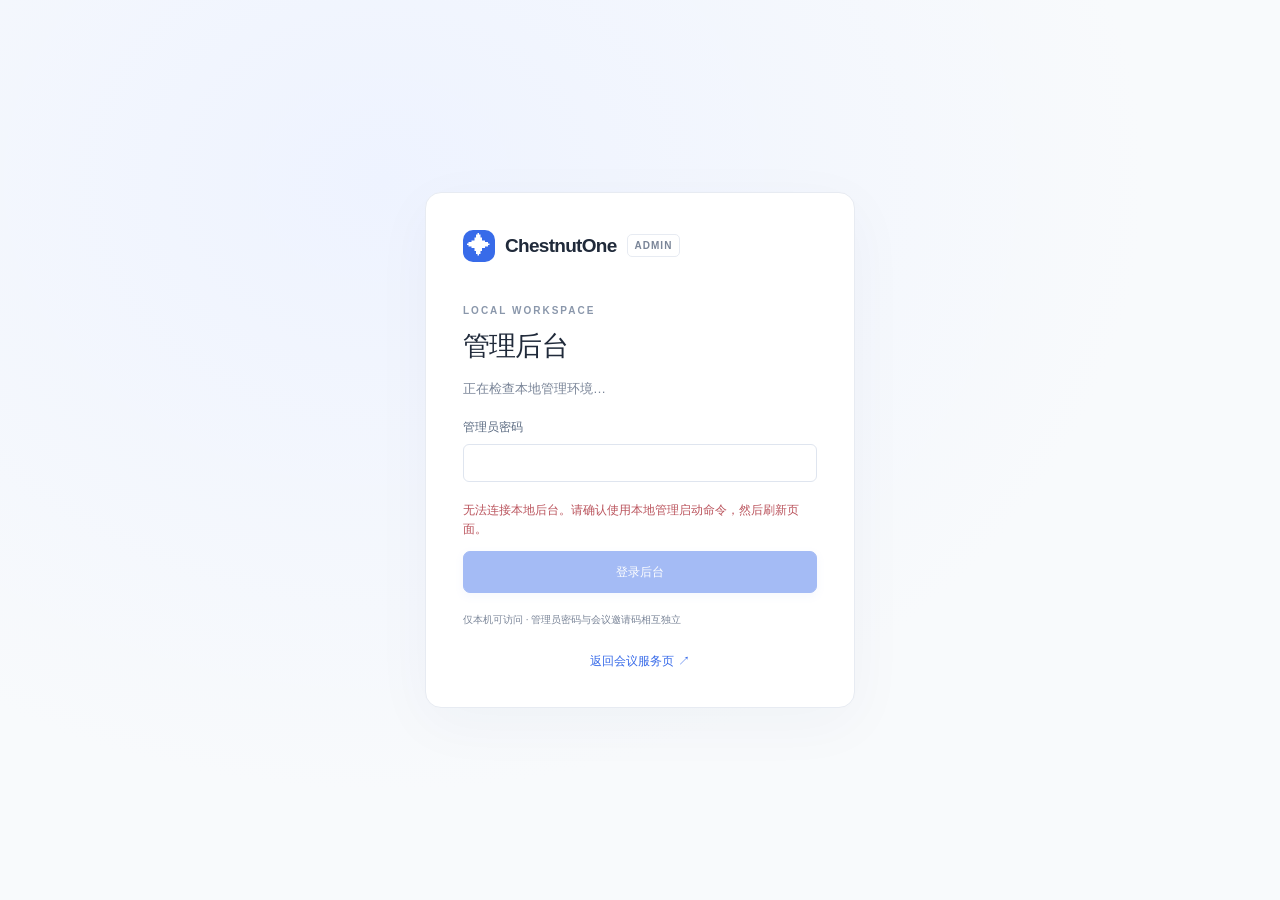
==== admin/index.html @ 01f826ee "feat: add local invitation admin and improve meeting access reliability" ====
<!doctype html>
<html lang="zh-CN">
<head>
  <meta charset="utf-8">
  <meta name="viewport" content="width=device-width, initial-scale=1">
  <title>ChestnutOne · 管理后台</title>
  <link rel="stylesheet" href="/admin/admin.css">
  <script src="/admin/admin.js" defer></script>
</head>
<body>
  <section id="login-screen" class="login-screen">
    <form id="login-form" class="login-card">
      <div class="brand"><span class="brand-icon">✦</span> ChestnutOne <span class="tag">ADMIN</span></div>
      <p class="eyebrow">LOCAL WORKSPACE</p>
      <h1 id="login-title">管理后台</h1>
      <p id="login-description" class="muted">正在检查本地管理环境…</p>
      <label>管理员密码<input id="password" type="password" autocomplete="current-password" minlength="12" maxlength="200" required></label>
      <label id="confirm-label" hidden>确认密码<input id="confirm-password" type="password" autocomplete="new-password" maxlength="200"></label>
      <p id="login-error" class="error" role="alert"></p>
      <button class="button primary" id="login-submit" disabled>登录后台</button>
      <p class="small muted">仅本机可访问 · 管理员密码与会议邀请码相互独立</p>
      <a class="text-link" href="/">返回会议服务页 ↗</a>
    </form>
  </section>

  <div id="workspace" class="workspace" hidden>
    <aside class="sidebar">
      <a href="/admin" class="brand"><span class="brand-icon">✦</span> ChestnutOne</a>
      <div class="workspace-label">管理工作台 <span class="local-dot">本地</span></div>
      <nav aria-label="后台导航">
        <button data-tab="codes" class="nav-item active"><span>▦</span> 邀请码管理 <span class="nav-count" id="code-count">0</span></button>
        <button data-tab="overview" class="nav-item"><span>▥</span> 访问与用码</button>
        <button data-tab="alerts" class="nav-item"><span>◇</span> 异常提示 <span class="nav-count alert-count" id="alert-count">0</span></button>
        <button data-tab="events" class="nav-item"><span>≡</span> 活动记录</button>
      </nav>
      <div class="sidebar-bottom"><p>ChestnutOne 私测管理</p><p class="small">数据保存在这台电脑</p><a href="/" target="_blank" rel="noopener">打开会议服务页 ↗</a></div>
    </aside>
    <main class="main">
      <header class="topbar"><span>工作空间 <span class="slash">/</span> <strong id="breadcrumb">邀请码管理</strong></span><div><span class="local-dot">本地运行</span><button class="text-button" id="logout">退出</button></div></header>
      <div class="content">
        <div id="global-error" class="error-banner" role="alert" hidden></div>
        <section id="codes-panel" class="tab-panel">
          <div class="page-heading"><div><p class="eyebrow">ACCESS CONTROL</p><h1>把每一次邀请，管理清楚。</h1><p class="muted">生成专属邀请码，了解使用情况，随时调整访问权限。</p></div><button id="new-code" class="button primary">＋ 生成邀请码</button></div>
          <div class="summary-strip"><div><span class="summary-icon">⌘</span><div><span class="small muted">邀请码总数</span><strong id="summary-codes">—</strong></div></div><div><span class="summary-icon violet">↗</span><div><span class="small muted">近 7 日成功验证</span><strong id="summary-successes">—</strong></div></div><div><span class="summary-icon amber">◇</span><div><span class="small muted">待核实提示</span><strong id="summary-alerts">—</strong></div></div><p>每个码都有独立的有效期与验证额度。<br><span class="muted">停用后，已签发的凭证也将失效。</span></p></div>
          <div class="card">
            <div class="card-toolbar"><div class="segmented" id="code-filters" aria-label="邀请码状态"><button class="selected" data-status="">全部</button><button data-status="active">可使用</button><button data-status="disabled">已停用</button><button data-status="expired">已过期</button><button data-status="exhausted">额度用完</button></div><label class="sort-control">排序<select id="code-sort" aria-label="邀请码排序"><option value="created_desc">生成时间：新到旧</option><option value="created_asc">生成时间：旧到新</option><option value="expires_asc">失效时间：近到远</option><option value="expires_desc">失效时间：远到近</option></select></label><form id="search-form" class="search"><input id="search" aria-label="搜索邀请码" placeholder="搜索标签、邀请码或备注" maxlength="100"><button class="text-button">搜索</button></form></div>
            <div class="table-scroll"><table class="code-table"><thead><tr><th>客户 / 邀请码</th><th>状态</th><th>成功验证 / 上限</th><th>使用客户端</th><th>有效期 / 最近使用</th><th>操作</th></tr></thead><tbody id="code-rows"></tbody></table></div>
            <div id="codes-empty" class="empty" hidden><span class="empty-icon">✦</span><h3>从第一份邀请开始</h3><p>为客户或团队生成专属邀请码，使用记录会显示在这里。</p><button class="button secondary" id="empty-create">生成邀请码</button></div>
            <div id="codes-no-match" class="empty" hidden><h3>没有匹配的邀请码</h3><p>试试其他关键词，或切换状态筛选。</p></div>
            <div class="pagination"><span id="codes-total"></span><div><button class="text-button" id="codes-prev">上一页</button><span id="codes-page"></span><button class="text-button" id="codes-next">下一页</button></div></div>
          </div>
          <p class="footnote">黄色：24 小时内过期；橙色：1 小时内过期。按失效时间排序时，长期码始终在最后。验证额度按成功输入邀请码计次。有效凭证内开始会议和网络重连不重复扣次；过期或停用将撤销访问。</p>
        </section>

        <section id="overview-panel" class="tab-panel" hidden>
          <div class="page-heading"><div><p class="eyebrow">TRAFFIC & USAGE</p><h1>访问从哪里开始，邀请如何被使用。</h1><p class="muted">按北京时间统计。匿名客户端是浏览器或微信用户标识，不等同真实人数。</p></div></div>
          <form id="date-form" class="date-form"><label>开始日期<input type="date" id="date-start" required></label><span>—</span><label>结束日期<input type="date" id="date-end" required></label><button class="button secondary">应用</button><button class="text-button" type="button" id="today">今天</button><button class="text-button" type="button" id="week">近 7 天</button></form>
          <div class="metrics" id="metrics"></div>
          <div class="card chart-card"><div class="section-heading"><div><h2>每日访问</h2><p class="small muted">服务页展示次数与每日去重客户端</p></div><span class="legend"><i></i>访问次数 <i class="purple"></i>客户端</span></div><div class="chart-scroll"><div id="traffic-chart" class="chart" role="img" aria-label="每日访问趋势"></div></div><div id="daily-table" class="table-scroll"></div></div>
          <div class="card"><div class="section-heading"><h2>邀请码使用分布</h2><span class="small muted">所选日期内的验证与会议接入记录</span></div><div class="table-scroll"><table><thead><tr><th>客户标签</th><th>成功验证</th><th>失败验证</th><th>使用客户端</th><th>会议接入</th><th></th></tr></thead><tbody id="usage-rows"></tbody></table></div><p id="usage-empty" class="empty" hidden>这段时间还没有邀请码使用记录。</p></div>
          <p class="footnote">Web 每次打开服务页、小程序每次展示 Setup 记一次访问。清除本地存储或更换浏览器会计为新客户端；无效码尝试无法归属客户。会议接入不代表模型翻译成功。</p>
        </section>

        <section id="alerts-panel" class="tab-panel" hidden>
          <div class="page-heading"><div><p class="eyebrow">ACTIVITY SIGNALS</p><h1>留意异常，也保留判断空间。</h1><p class="muted">提示是待核实线索，不是违规结论；不会因提示自动封禁客户。</p></div><button class="button secondary" id="refresh-alerts">刷新提示</button></div>
          <div class="rules"><div><strong>连续验证失败</strong><span>同一网络来源 10 分钟内失败 ≥ 5 次</span></div><div><strong>同一码多人使用</strong><span>24 小时内 ≥ 5 个匿名客户端验证成功</span></div><div><strong>不可用码被反复尝试</strong><span>10 分钟内 ≥ 3 次，含停用、过期、额度用完</span></div></div>
          <div class="card"><div class="card-toolbar"><div class="segmented" id="alert-filters"><button class="selected" data-state="open">待核实</button><button data-state="acknowledged">已核实</button><button data-state="all">全部</button></div><span class="small muted">重复限流、管理员输错密码也会提示</span></div><div id="alert-list"></div><div class="empty" id="alerts-empty" hidden><span class="empty-icon">✓</span><h3>当前没有这类提示</h3><p>出现符合规则的行为后，依据会自动列在这里。</p></div><div class="pagination"><span id="alerts-total"></span><div><button class="text-button" id="alerts-prev">上一页</button><span id="alerts-page"></span><button class="text-button" id="alerts-next">下一页</button></div></div></div>
          <p class="footnote">同一规则时间段内合并提示；再次触发会回到待核实。多人共用网络或正常团队用码可能触发提示。</p>
        </section>

        <section id="events-panel" class="tab-panel" hidden>
          <div class="page-heading"><div><p class="eyebrow">ACTIVITY LOG</p><h1>每个操作，都有来路。</h1><p class="muted">只保留关键活动：验证、会议接入和管理操作。同场重连合并显示，访问次数在统计页查看。</p></div><button id="refresh-events" class="button secondary">刷新记录</button></div>
          <div class="card"><div class="card-toolbar"><div><span id="event-scope">全部邀请码</span><p class="small muted log-retention">保留最近 90 天 · 自动清理</p></div><div class="event-controls"><select id="event-kind" aria-label="活动类型"><option value="">全部活动</option><option value="invite_success">验证成功</option><option value="invite_failure">验证失败</option><option value="invite_rate_limited">验证限流</option><option value="meeting_started">会议接入</option><option value="admin_created">生成邀请码</option><option value="admin_disabled">停用邀请码</option><option value="admin_revealed">查看明文</option></select><button class="text-button" id="clear-event-filter">清除筛选</button></div></div><div class="table-scroll"><table><thead><tr><th>最近发生 · 北京时间</th><th>活动</th><th>客户标签</th><th>匿名客户端 / 网络来源</th><th>渠道</th><th>结果说明</th></tr></thead><tbody id="event-rows"></tbody></table></div><p class="empty" id="events-empty" hidden>没有匹配的活动记录。</p><div class="pagination"><span id="events-total"></span><div><button class="text-button" id="events-prev">上一页</button><span id="events-page"></span><button class="text-button" id="events-next">下一页</button></div></div></div>
        </section>
        <footer><span>✦ ChestnutOne</span><span id="updated-at">数据读取中…</span><button class="text-button" id="refresh-all">刷新数据</button></footer>
      </div>
    </main>
  </div>

  <dialog id="create-dialog"><form id="create-form"><div class="dialog-heading"><div><p class="eyebrow">NEW INVITATION</p><h2>生成邀请码</h2></div><button class="icon-button" type="button" data-close="create-dialog" aria-label="关闭生成窗口">×</button></div><p class="muted">生成易记的 6 位数字码，自动查重，不复用历史码。</p><label>客户标签<input name="label" id="code-label" placeholder="例如：秋季国际会议 · 嘉宾组" maxlength="60" required></label><div class="form-grid"><label>生成数量<input name="quantity" type="number" value="1" min="1" max="100" required></label><label>每个码的验证次数上限<input name="max_uses" type="number" value="0" min="0" max="1000000" required><span class="small muted">0 表示不限制</span></label></div><div class="expiry-presets"><span class="field-title">快捷有效期</span><div class="segmented" aria-label="快捷有效期"><button type="button" data-expiry="1h">1 小时</button><button type="button" data-expiry="4h">4 小时</button><button type="button" data-expiry="12h">12 小时</button><button type="button" data-expiry="24h">24 小时</button><button type="button" data-expiry="7d">7 天</button><button type="button" data-expiry="forever" class="selected" aria-pressed="true">长期</button></div><p class="small muted" id="expiry-hint">长期有效；也可手动指定失效时间。</p></div><label>有效期至 · 北京时间<input name="expires_at" type="datetime-local"><span class="small muted">留空表示长期有效</span></label><label>备注<textarea name="note" rows="2" maxlength="500" placeholder="用途、分发对象或跟进信息（选填）"></textarea></label><p id="create-error" class="error" role="alert"></p><div class="dialog-actions"><button type="button" class="button secondary" data-close="create-dialog">取消</button><button id="create-submit" class="button primary">生成邀请码</button></div></form></dialog>
  <dialog id="generated-dialog"><div class="dialog-heading"><div><p class="eyebrow">READY TO INVITE</p><h2>邀请码已生成</h2></div><button class="icon-button" data-close="generated-dialog" aria-label="关闭结果">×</button></div><p class="muted">可直接复制并分发。关闭后仍可在管理列表中查看。</p><div id="generated-list" class="generated-list"></div><div class="dialog-actions"><button class="button secondary" data-close="generated-dialog">完成</button><button class="button primary" id="copy-batch">复制全部</button></div></dialog>
  <dialog id="confirm-dialog"><form id="confirm-form"><div class="dialog-heading"><h2 id="confirm-title">停用邀请码</h2><button class="icon-button" type="button" data-close="confirm-dialog" aria-label="关闭确认窗口">×</button></div><p id="confirm-description" class="muted"></p><p class="error" id="confirm-error" role="alert"></p><div class="dialog-actions"><button class="button secondary" type="button" data-close="confirm-dialog">取消</button><button class="button danger" id="confirm-submit">确认停用</button></div></form></dialog>
  <div id="toast" class="toast" role="status" hidden></div>
</body>
</html>
---- admin/admin.css ----
:root{font-family:Inter,"Segoe UI","Microsoft YaHei",sans-serif;color:#202a3a;background:#f6f8fb;font-synthesis:none;--blue:#386be9;--border:#e7ebf2;--muted:#7a8598;--purple:#8863d6}*{box-sizing:border-box}body{margin:0}button,input,textarea,select{font:inherit}button,a,input,select,textarea{-webkit-tap-highlight-color:transparent}button{cursor:pointer}button:disabled{opacity:.45;cursor:not-allowed}a{color:inherit;text-decoration:none}button:focus-visible,a:focus-visible{outline:3px solid #a9c0fa;outline-offset:3px}input:focus,textarea:focus,select:focus{outline:2px solid #b4c8fa;border-color:#82a4f3}[hidden]{display:none!important}h1,h2,h3,p{margin-top:0}h1{font-size:29px;letter-spacing:-.8px;font-weight:650;margin-bottom:12px;line-height:1.4}h2{font-size:17px;letter-spacing:-.3px;margin-bottom:4px}h3{font-size:16px}.muted{color:var(--muted);font-size:13px;line-height:1.7}.small{font-size:12px}.eyebrow{font-size:10px;letter-spacing:2px;color:#8a97ab;font-weight:700;margin-bottom:12px}.brand{display:flex;align-items:center;gap:10px;font-weight:650;font-size:19px;letter-spacing:-.7px}.brand-icon{display:inline-grid;place-items:center;width:32px;height:32px;border-radius:10px;color:white;background:var(--blue);font-size:24px}.tag{font-size:10px;letter-spacing:1px;padding:5px 7px;border:1px solid var(--border);border-radius:5px;color:var(--muted)}.workspace{display:flex;min-height:100vh}.sidebar{width:235px;background:#fff;border-right:1px solid var(--border);position:fixed;inset:0 auto 0 0;padding:32px 22px;display:flex;flex-direction:column;z-index:5}.workspace-label{display:flex;align-items:center;justify-content:space-between;margin:32px 12px 20px;font-size:11px;color:#99a3b4}.local-dot{font-size:11px;white-space:nowrap;color:#748498}.local-dot:before{content:"";display:inline-block;width:6px;height:6px;border-radius:50%;background:#4ea78d;margin-right:6px}.nav-item{display:flex;align-items:center;gap:12px;width:100%;padding:13px 14px;border:0;background:none;color:#69778b;font-size:13px;text-align:left;margin:6px 0;border-radius:8px}.nav-item>span:first-child{font-size:19px;line-height:1;color:#8c99ad}.nav-item.active{background:#edf3ff;color:var(--blue);font-weight:600}.nav-item.active>span:first-child{color:var(--blue)}.nav-count{margin-left:auto;font-size:11px;background:#e1eafb;border-radius:5px;padding:2px 6px}.alert-count{color:#b98325;background:#fff2db}.sidebar-bottom{margin-top:auto;padding:24px 12px 0;border-top:1px solid var(--border);font-size:12px;color:#8894a6}.sidebar-bottom p{margin-bottom:9px}.sidebar-bottom a{display:block;color:#556982;margin-top:24px}.main{margin-left:235px;width:calc(100% - 235px)}.topbar{height:73px;border-bottom:1px solid var(--border);display:flex;align-items:center;justify-content:space-between;padding:0 38px;font-size:12px;color:#8a95a8;background:#fff}.topbar strong{font-weight:500;color:#4d5e76}.topbar>div{display:flex;align-items:center;gap:24px}.slash{margin:0 12px;color:#c7cfda}.content{max-width:1500px;padding:39px 38px 0;margin:0 auto}.page-heading{display:flex;justify-content:space-between;align-items:center;gap:24px;margin-bottom:28px}.page-heading p:last-child{margin-bottom:0}.button{border:1px solid var(--border);padding:11px 18px;border-radius:7px;font-size:12px;white-space:nowrap;line-height:1.5;transition:background .15s}.primary{background:var(--blue);color:#fff;border-color:var(--blue);box-shadow:0 3px 8px #386be919}.primary:hover{background:#2c5ed9}.secondary{background:white;color:#526278}.secondary:hover{background:#f2f6fc}.danger{color:#b34d50;background:#fff0f1;border-color:#f4d3d4}.text-button{background:none;border:0;padding:6px 8px;color:#6f7e94;font-size:12px}.text-button:hover{color:var(--blue)}.text-link{font-size:12px;color:var(--blue)}.summary-strip{display:flex;border:1px solid var(--border);border-radius:10px;padding:25px;background:#fff;gap:28px;margin-bottom:27px}.summary-strip>div{display:flex;gap:13px;align-items:center;flex:1}.summary-strip strong{display:block;font-size:27px;font-weight:600;margin-top:5px;line-height:1.1;font-variant-numeric:tabular-nums}.summary-strip>p{padding-left:25px;border-left:1px solid var(--border);font-size:11px;line-height:1.9;margin:0;align-self:center;color:#62728b}.summary-icon{width:39px;height:39px;border-radius:10px;background:#eef4ff;color:#6085df;display:grid;place-items:center;font-size:22px}.violet{background:#f3effb;color:#a384d5}.amber{background:#fff6e7;color:#c29b58}.card{background:#fff;border:1px solid var(--border);border-radius:10px;overflow:hidden;margin-bottom:20px}.card-toolbar{padding:19px 22px;display:flex;align-items:center;justify-content:space-between;gap:15px;min-height:74px;border-bottom:1px solid var(--border)}.segmented{display:flex;gap:4px;flex-wrap:wrap}.segmented button{border:0;background:none;font-size:12px;padding:8px 11px;border-radius:6px;color:#8792a4;white-space:nowrap}.segmented button.selected{background:#edf3ff;color:var(--blue);font-weight:600}.search{display:flex;align-items:center;border:1px solid var(--border);border-radius:6px;max-width:300px}.search input{border:0;min-width:0;width:180px;padding:9px 10px;font-size:11px;background:transparent}.search button{white-space:nowrap}table{border-collapse:collapse;width:100%;text-align:left;font-size:12px}th{font-weight:500;font-size:11px;color:#8c98aa;padding:13px 20px;background:#fbfcfe;white-space:nowrap}td{padding:20px;border-top:1px solid #eff2f7;vertical-align:middle;color:#4f6078;line-height:1.65}td strong{font-weight:550;color:#34435a;display:block}td .sub{font-size:10px;color:#98a2b2;display:block;margin-top:4px}td .note{max-width:180px;overflow:hidden;text-overflow:ellipsis;white-space:nowrap}td .code{font-family:Consolas,monospace;letter-spacing:.3px;font-size:11px;max-width:190px;overflow-wrap:anywhere;color:#75849a}.code-line{display:flex;align-items:center;gap:4px;margin-top:5px}.inline-button{border:0;background:none;color:#6086d8;font-size:11px;padding:1px 4px;white-space:nowrap}.badge{font-size:10px;display:inline-flex;align-items:center;padding:3px 8px;border-radius:5px;background:#f1f3f7;color:#8b96a6;white-space:nowrap}.badge.active{color:#438f79;background:#eaf7f2}.badge.disabled{color:#a47778;background:#f9eded}.badge.expired,.badge.exhausted{color:#b08a45;background:#fff5e4}.row-actions{display:flex;gap:9px;white-space:nowrap}.row-actions button{font-size:11px}.table-scroll{overflow-x:auto}.code-table{min-width:855px}.pagination{display:flex;align-items:center;justify-content:space-between;padding:13px 21px;font-size:11px;color:#95a0b1;border-top:1px solid var(--border)}.pagination>div{display:flex;align-items:center;gap:10px}.footnote{font-size:11px;color:#9aa4b4;line-height:1.9;margin:16px 0 0}.empty{text-align:center;padding:62px 20px;color:#9aa5b6;font-size:12px}.empty h3{color:#617187;margin-top:17px;font-weight:500}.empty p{line-height:1.8}.empty-icon{display:inline-grid;place-items:center;width:52px;height:52px;border-radius:15px;background:#f0f4fc;color:#86a3da;font-size:25px}.empty button{margin-top:12px}footer{display:flex;align-items:center;gap:15px;color:#a3adbc;font-size:10px;padding:28px 0}footer>span:first-child{margin-right:auto}.metrics{display:grid;grid-template-columns:repeat(4,1fr);gap:18px;margin:25px 0}.metric{padding:22px;background:white;border:1px solid var(--border);border-radius:9px}.metric strong{font-size:31px;display:block;margin:12px 0 5px;font-weight:600}.metric p{margin:0;color:#9ba6b6;font-size:10px}.date-form{display:flex;align-items:end;gap:12px;font-size:12px}.date-form label{margin:0;font-size:11px;color:#8a97a9}.date-form input{padding:8px;margin-top:7px}.date-form>span{align-self:center;margin-top:20px;color:#b4bdcb}.date-form button{margin-bottom:1px}.section-heading{display:flex;align-items:center;justify-content:space-between;padding:24px 24px 12px}.section-heading p{margin:6px 0 0;font-size:11px}.legend{display:flex;align-items:center;gap:7px;font-size:10px;color:#8493a8}.legend i{display:inline-block;width:7px;height:7px;background:#7b9aeb;border-radius:2px;margin-left:12px}.legend i.purple{background:#b2a0df}.chart-scroll{overflow-x:auto;padding:10px 24px 20px}.chart{display:flex;gap:12px;align-items:end;min-height:170px;min-width:440px}.chart-column{flex:1;min-width:22px;text-align:center}.bars{height:125px;display:flex;align-items:end;justify-content:center;gap:4px;border-bottom:1px solid var(--border)}.bar{width:16px;max-width:35%;min-height:2px;background:#829fea;border-radius:3px 3px 0 0}.bar.visitors{background:#b5a4de}.chart-label{display:block;font-size:9px;color:#9ba7b8;margin-top:10px}.chart-value{font-size:9px;color:#8e9db0;display:block;margin-bottom:7px}.rules{display:flex;gap:20px;margin-bottom:28px}.rules>div{flex:1;padding:16px 20px;border-left:2px solid #dfc99e;background:#fcf9f2;border-radius:0 6px 6px 0}.rules strong{display:block;font-size:12px;font-weight:500;color:#8d7a57;margin-bottom:7px}.rules span{font-size:10px;color:#a5977e;line-height:1.6}.alert-item{padding:24px;display:flex;gap:15px;align-items:start;border-bottom:1px solid var(--border)}.alert-symbol{background:#fff4df;color:#b78b40;border-radius:8px;padding:9px 12px;font-size:20px}.alert-content{flex:1;min-width:0}.alert-content h3{font-size:13px;font-weight:550;margin:1px 0 8px}.alert-content p{font-size:12px;color:#7c899a;margin-bottom:8px;line-height:1.7}.alert-meta{font-size:10px;color:#a0aabb;line-height:1.8}.alert-actions{display:flex;flex-direction:column;gap:8px}.event-controls{display:flex;gap:12px;align-items:center}.event-controls select{font-size:12px;padding:6px;border:1px solid var(--border);border-radius:5px;color:#76869b}.login-screen{min-height:100vh;display:grid;place-items:center;padding:24px;background:radial-gradient(ellipse at 30% 20%,#eef3ff 0,transparent 60%),#f8fafc}.login-card{max-width:430px;width:100%;border:1px solid var(--border);border-radius:16px;padding:37px;background:white;box-shadow:0 15px 60px #1e39660a}.login-card .brand{margin-bottom:43px}.login-card h1{font-size:27px}.login-card .button{width:100%;margin-bottom:18px}.login-card .small{font-size:10px}.login-card .text-link{display:block;text-align:center;margin-top:25px}label{display:flex;flex-direction:column;gap:8px;font-size:12px;color:#5a6a81;margin:19px 0}input,textarea,select{border:1px solid #dfe5ef;border-radius:6px;padding:11px 12px;color:#394b65;background:#fff;min-width:0}textarea{resize:vertical}input::placeholder,textarea::placeholder{color:#adb6c5;font-size:12px}.error{font-size:12px;color:#ba535c;line-height:1.6;min-height:8px}.error-banner{padding:14px 18px;background:#fff1f2;color:#b4545d;border:1px solid #f1d8dc;border-radius:8px;margin-bottom:24px;font-size:12px}dialog{border:1px solid var(--border);border-radius:13px;padding:30px;width:490px;max-width:calc(100vw - 32px);max-height:calc(100vh - 48px);overflow:auto;color:#344259;box-shadow:0 20px 70px #13203830}dialog::backdrop{background:#24334b55;backdrop-filter:blur(3px)}.dialog-heading{display:flex;justify-content:space-between;align-items:start;margin-bottom:17px}.dialog-heading h2{font-size:21px}.dialog-heading .eyebrow{margin-bottom:8px}.icon-button{background:none;border:0;font-size:23px;line-height:1;color:#8a96a7;padding:1px 3px}.form-grid{display:grid;grid-template-columns:1fr 1fr;gap:18px}.form-grid label{margin-bottom:0}.dialog-actions{display:flex;justify-content:end;gap:12px;margin-top:24px;padding-top:21px;border-top:1px solid var(--border)}.generated-list{max-height:340px;overflow:auto}.generated-item{padding:13px 14px;margin:9px 0;background:#f5f8fd;border:1px solid var(--border);border-radius:6px;display:flex;gap:12px;align-items:center}.generated-item>div{flex:1;min-width:0}.generated-item strong{font-size:11px;display:block;color:#8794a9;margin-bottom:4px}.generated-item code{font-size:12px;color:#4b69aa;overflow-wrap:anywhere}.toast{position:fixed;bottom:25px;left:50%;transform:translateX(-50%);background:#263c5a;color:white;padding:13px 22px;border-radius:8px;box-shadow:0 4px 18px #23385230;font-size:12px;z-index:20;max-width:90vw}.danger-text{color:#ad7277!important}
@media(min-width:1550px){.content{padding-top:50px}.summary-strip{padding:29px}.page-heading{margin-bottom:34px}.card-toolbar{padding:23px}}
@media(max-width:1200px){.sidebar{width:205px;padding:28px 16px}.main{margin-left:205px;width:calc(100% - 205px)}.content{padding:30px 24px 0}.topbar{padding:0 24px}.summary-strip{gap:18px;padding:20px}.summary-strip>p{display:none}.card-toolbar{flex-wrap:wrap}.search{margin-left:auto}h1{font-size:25px}.page-heading{gap:16px}.metrics{gap:12px}.metric{padding:18px}.rules{gap:12px}.rules>div{padding:14px}}
@media(max-width:760px){.workspace{display:block}.sidebar{position:static;width:100%;padding:17px 18px 10px;border-right:0;border-bottom:1px solid var(--border)}.sidebar .brand{font-size:17px}.workspace-label,.sidebar-bottom{display:none}.sidebar nav{display:flex;margin-top:14px;gap:5px;overflow:auto}.nav-item{justify-content:center;margin:0;gap:6px;padding:10px 8px;font-size:11px;white-space:nowrap}.nav-item>span:first-child,.nav-count{display:none}.main{margin:0;width:100%}.topbar{height:54px;padding:0 20px}.content{padding:26px 18px 0}.page-heading{align-items:start;flex-direction:column;margin-bottom:22px}h1{font-size:24px}.muted{font-size:12px}.page-heading .button{align-self:start}.summary-strip{padding:18px 12px;gap:12px;margin-bottom:21px}.summary-strip>div{gap:0}.summary-icon{display:none}.summary-strip .small{font-size:10px}.summary-strip strong{font-size:23px}.card-toolbar{padding:14px 12px}.segmented{gap:0}.segmented button{padding:7px 9px;font-size:11px}.search{width:100%;max-width:none}.search input{flex:1}.metrics{grid-template-columns:1fr 1fr;margin-top:20px}.metric strong{font-size:27px}.date-form{flex-wrap:wrap;gap:10px}.date-form input{max-width:145px}.rules{flex-direction:column}.rules>div{padding:13px}.alert-item{padding:18px 12px;gap:10px}.alert-symbol{padding:6px 9px}.alert-actions .button{padding:7px 10px}.alert-content p{font-size:11px}.section-heading{padding:18px 16px;align-items:start;gap:15px}.legend{flex-wrap:wrap;justify-content:end}.pagination{padding:12px;font-size:10px}.pagination>div{gap:4px}.event-controls{gap:3px}.form-grid{gap:12px}dialog{padding:24px}.login-card{padding:28px}footer{flex-wrap:wrap;font-size:9px;gap:8px}#updated-at{margin-left:auto}td{padding:16px}th{padding:12px 16px}}

/* Short-code administration controls. */
.sort-control { flex-direction: row; align-items: center; gap: 8px; margin: 0; font-size: 11px; white-space: nowrap; }
.sort-control select { padding: 7px; font-size: 11px; max-width: 180px; }
.card-toolbar { flex-wrap: wrap; }
.expiry-presets { margin-top: 20px; }
.field-title { display: block; font-size: 12px; color: #5a6a81; margin-bottom: 10px; }
.expiry-presets .segmented { gap: 5px; }
.expiry-presets .segmented button { border: 1px solid var(--border); padding: 7px 10px; }
.expiry-presets p { margin: 8px 0 0; }
.expiry-soon { background: #fffcf1; }
.expiry-urgent { background: #fff3e6; }
.expiry-label { display: block; font-size: 10px; font-weight: 600; margin-bottom: 5px; color: #a18220; }
.expiry-label.urgent { color: #bf651b; }
.log-retention { margin: 4px 0 0; font-size: 10px; }
@media (max-width: 760px) { .sort-control { width: 100%; justify-content: space-between; } }
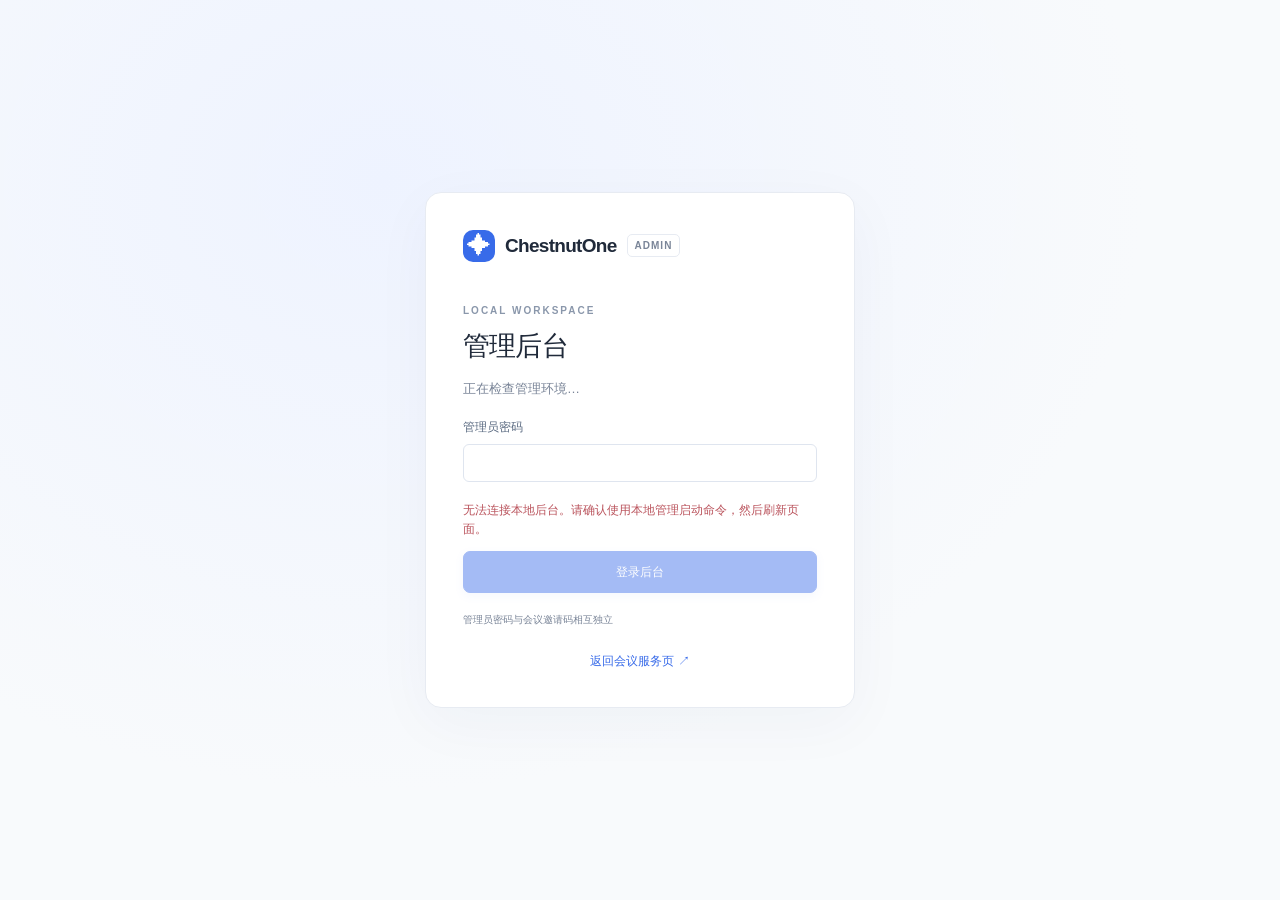
==== commit 5ef66d7f: "feat: support MySQL cloud deployment while preserving local development" ====
--- a/admin/index.html
+++ b/admin/index.html
@@ -13,12 +13,12 @@
       <div class="brand"><span class="brand-icon">✦</span> ChestnutOne <span class="tag">ADMIN</span></div>
       <p class="eyebrow">LOCAL WORKSPACE</p>
       <h1 id="login-title">管理后台</h1>
-      <p id="login-description" class="muted">正在检查本地管理环境…</p>
+      <p id="login-description" class="muted">正在检查管理环境…</p>
       <label>管理员密码<input id="password" type="password" autocomplete="current-password" minlength="12" maxlength="200" required></label>
       <label id="confirm-label" hidden>确认密码<input id="confirm-password" type="password" autocomplete="new-password" maxlength="200"></label>
       <p id="login-error" class="error" role="alert"></p>
       <button class="button primary" id="login-submit" disabled>登录后台</button>
-      <p class="small muted">仅本机可访问 · 管理员密码与会议邀请码相互独立</p>
+      <p id="admin-access-note" class="small muted">管理员密码与会议邀请码相互独立</p>
       <a class="text-link" href="/">返回会议服务页 ↗</a>
     </form>
   </section>
